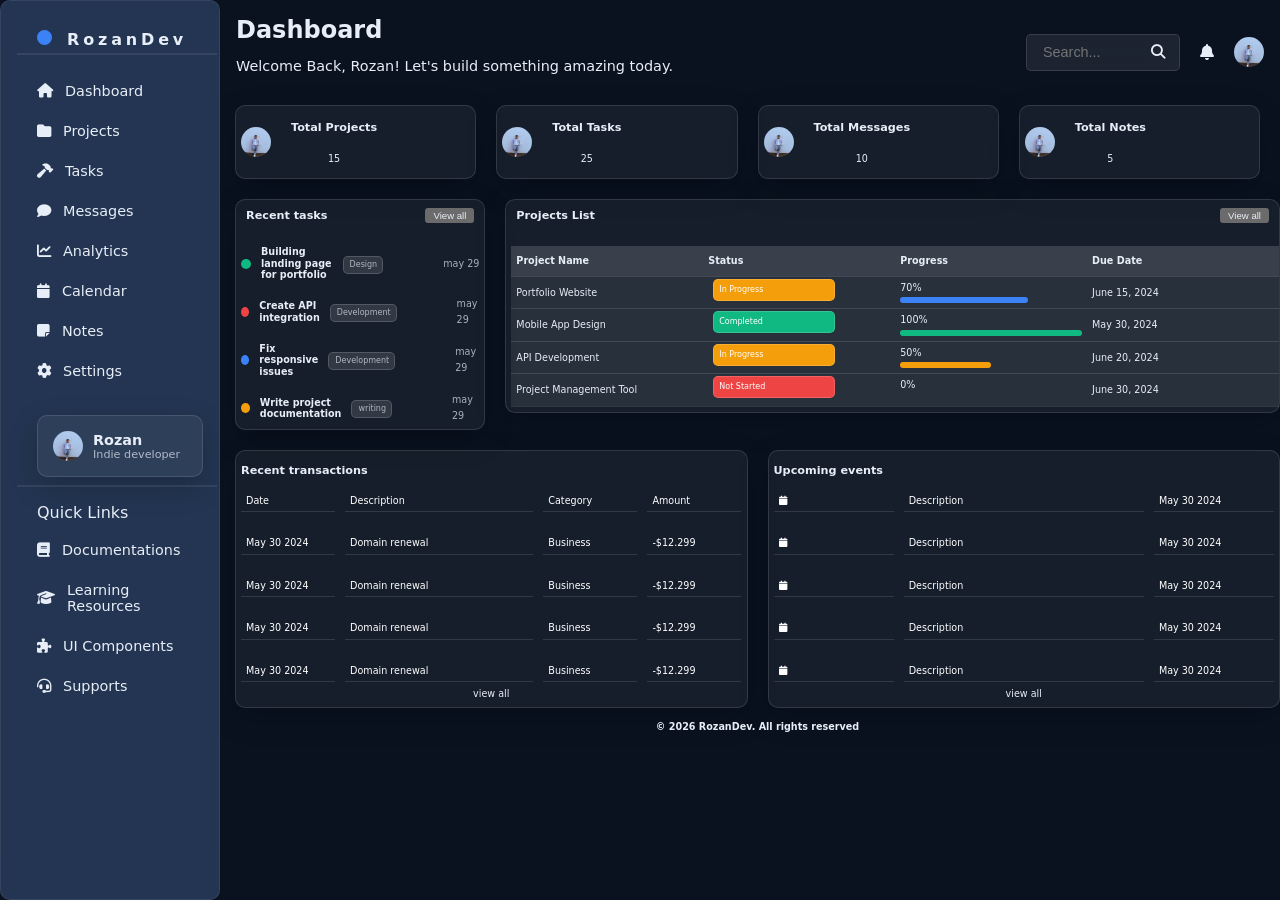
==== Projects /main.html @ 1c57fbb2 "My first project" ====
<!doctype html>
<html lang="en">
  <head>
    <meta charset="UTF-8" />
    <meta name="viewport" content="width=device-width, initial-scale=1.0 " />
    <link
      rel="stylesheet"
      href="https://cdnjs.cloudflare.com/ajax/libs/font-awesome/6.5.1/css/all.min.css"
    />
    <title>Main</title>
    <style>
      :root {
        color-scheme: dark;
        --bg: #0a1220;
        --text: #e8eef7;
        --muted: rgba(232, 238, 247, 0.7);
        --accent: #70d4ff;
        --glass: rgba(255, 255, 255, 0.12);
        --glass-strong: rgba(255, 255, 255, 0.18);
        --border: rgba(255, 255, 255, 0.16);
      }
      *,
      *::before,
      *::after {
        box-sizing: border-box;
      }
      html,
      body {
        margin: 0;
        min-height: 100%;
        font-family:
          system-ui,
          -apple-system,
          BlinkMacSystemFont,
          "Segoe UI",
          sans-serif;
        background: var(--bg);
        color: var(--text);
      }
      .top-nav {
        position: fixed;
        top: 0;
        left: 0;
        width: 220px;
        height: 100vh;
        display: flex;
        flex-direction: column;
        border: 1px solid rgba(255, 255, 255, 0.08);
        border-radius: 10px;
        padding: 16px;
        background: rgba(53, 76, 114, 0.62);
        backdrop-filter: blur(22px);
        overflow: auto;
      }
      .top-nav a {
        color: var(--text);
        text-decoration: none;
      }
      .logo {
        width: 15px;
        height: 15px;
        background: #3b82f6;
        border-radius: 50%;
        margin-left: 20px;
      }
      .logo h2 {
        font-size: 1rem;
        letter-spacing: 0.24em;
        text-align: center;
        margin-left: 30px;
        font-weight: 700;
      }

      hr {
        border: 1px solid rgba(255, 255, 255, 0.08);
        width: 200px;
        padding: 0;
        margin-left: 0;
      }

      .menu {
        display: flex;
        flex-direction: column;
        justify-content: flex-start;
        gap: 24px;
        padding: 20px;
        margin-top: 0;
        list-style: none;
      }
      .menu li {
        display: flex;
        align-items: center;
        gap: 12px;
        font-size: 0.9rem;
        color: var(--text);
        cursor: pointer;
      }
      img {
        display: block;
        width: 30px;
        height: 30px;
        border-radius: 50%;
      }
      .profile-info {
        display: flex;
        flex-direction: column;
        padding: 0;
      }
      .profile-info h3 {
        font-size: 0.9rem;
        color: var(--text);
        margin: 0;
      }
      .profile-info p {
        font-size: 0.7rem;
        color: var(--muted);
        margin: 0;
        text-align: center;
      }
      .profile-info span {
        font-size: 0.6rem;
        color: var(--accent);
      }
      .info-nav {
        display: flex;

        margin-left: 20px;
        align-items: center;
        gap: 10px;
        border: 1px solid rgba(255, 255, 255, 0.12);
        border-radius: 10px;
        padding: 15px;
        background: rgba(255, 255, 255, 0.05);
        box-shadow: 0 10px 30px rgba(0, 0, 0, 0.2);
      }

      .horizontal-nav {
        display: flex;
        flex-flow: row-wrap;
        margin-left: 220px;
        margin-right: 0px;
        align-items: center;
        gap: 20px;

        padding: 16px;
        background: transparent;
      }
      .banner-title {
        display: flex;
        width: 100%;
        justify-content: flex-start;
        flex-direction: column;
      }
      .banner {
        display: flex;
        align-items: center;
        gap: 20px;

        margin-right: 0px;
        flex-direction: row;
        background: transparent;
        justify-content: flex-end;
        padding-top: 0px;
      }
      .horizontal-nav h1 {
        display: flex;
        justify-content: flex-start;
        top: 0;
        color: var(--text);
        padding-top: 0px;
        font-size: 1.5rem;
        margin: 0;
      }
      .search-box {
        display: flex;
        align-items: center;
        flex-direction: row;
        gap: 10px;
        padding: 10px 14px;
        border-radius: 5px;
        background: rgba(255, 255, 255, 0.08);
        border: 1px solid rgba(255, 255, 255, 0.12);
        backdrop-filter: blur(16px);

        font-size: 0.9rem;
      }
      .search-box input {
        display: flex;
        align-items: center;

        border: none;
        background: transparent;
        color: var(--text);
        outline: none;

        width: 100px;
        height: 10px;
        font-size: 0.9rem;
        flex-wrap: wrap;
      }

      .horizontal-nav p {
        display: flex;
        justify-content: flex-start;
        font-size: 0.9rem;
        flex-wrap: wrap;
      }

      .datacount {
        align-items: center;
        display: flex;
        margin-left: 235px;
        flex-wrap: wrap;
        flex-direction: row;
      }

      .data {
        display: flex;
        align-items: center;
        flex: 1;
        margin-right: 20px;
        border: 1px solid rgba(255, 255, 255, 0.12);
        border-radius: 10px;
        padding: 5px;
        background: rgba(255, 255, 255, 0.05);
        box-shadow: 0 10px 30px rgba(0, 0, 0, 0.2);
        flex-wrap: wrap;
      }
      .data section {
        display: flex;
        flex-direction: column;
        justify-content: center;
        align-items: center;
        margin-left: 20px;
        line-height: 1;
        font-size: 0.6rem;
      }
      .page-shell {
        display: flex;
        flex-direction: row;
        margin-left: 235px;
        gap: 20px;
        margin-top: 20px;
      }
      .task-card {
        display: flex;
        align-items: center;
        width: 100%;
        flex-wrap: wrap;
        border: 1px solid rgba(255, 255, 255, 0.12);
        border-radius: 10px;
        padding: 5px;
        padding-right: 0px;
        box-shadow: 0 10px 30px rgba(0, 0, 0, 0.2);
        background: rgba(255, 255, 255, 0.05);
        line-height: 0.4;
        font-size: 0.6rem;
      }
      .task-header {
        display: flex;
        align-items: center;
        justify-content: space-between;
        line-height: 0.5;
        font-size: 0.6rem;
        width: 100%;
      }
      .task-header h3 {
        display: flex;
        flex: auto;
        line-height: 1;
        color: var(--text);
        margin: 5px;
      }
      .task-header button {
        display: flex;

        align-items: center;
        justify-content: flex-end;
        height: 15px;
        color: var(--text);
        line-height: 1;
        font-size: 0.6rem;
        margin-right: 10px;

        cursor: pointer;
      }
      .task-list {
        display: flex;
        flex-direction: column;
        gap: 15px;
        margin-top: 20px;

        line-height: 0.5;
        font-size: 0.6rem;
      }
      .task-item {
        display: flex;
        flex-direction: row;

        align-items: center;
        line-height: 1rem;
        font-size: 0.6rem;
      }
      .task-item h4 {
        display: flex;
        flex: 1;
        line-height: 1.2;
        color: var(--text);
        margin: 0;
      }
      .bluedot {
        width: 10px;
        height: 10px;
        background: #3b82f6;
        border-radius: 50%;
        margin-right: 10px;
      }
      .greendot {
        width: 10px;
        height: 10px;
        background: #10b981;
        border-radius: 50%;
        margin-right: 10px;
      }
      .yellowdot {
        width: 10px;
        height: 10px;
        background: #f59e0b;
        border-radius: 50%;
        margin-right: 10px;
      }
      .reddot {
        width: 10px;
        height: 10px;
        background: #ef4444;
        border-radius: 50%;
        margin-right: 10px;
      }
      .tag {
        display: flex;
        justify-content: flex-start;
        background: rgba(255, 255, 255, 0.12);
        border: 1px solid rgba(255, 255, 255, 0.16);
        border-radius: 5px;
        padding: 0px 6px;
        align-items: center;
        font-size: 0.5rem;
        color: var(--muted);
        margin-top: 2px;
        margin-left: 10px;
        margin-right: 60px;
      }

      .task-item span {
        padding-right: 5px;

        color: var(--muted);
      }
      .project-card {
        display: flex;
        align-items: center;
        flex: 1;
        flex-wrap: wrap;
        border: 1px solid rgba(255, 255, 255, 0.12);
        border-radius: 10px;
        padding: 5px;
        padding-right: 0px;
        box-shadow: 0 10px 30px rgba(0, 0, 0, 0.2);
        background: rgba(255, 255, 255, 0.05);
      }
      .project-table {
        display: flex;
        align-items: center;
        margin-top: 20px;
        flex-wrap: wrap;
      }
      .project-table table {
        position: relative;
        width: 100%;
        border-collapse: collapse;
        table-layout: fixed;
        line-height: 1.2;
        font-size: 0.6rem;
      }
      .project-table th,
      .project-table td {
        text-align: left;
        padding: 5px;
        flex: 1;
      }
      .project-table th {
        background: rgba(255, 255, 255, 0.08);
        border-bottom: 1px solid rgba(255, 255, 255, 0.12);
      }
      .project-table tr {
        text-align: left;
        height: 30px;
        background: rgba(255, 255, 255, 0.08);
        border-bottom: 1px solid rgba(255, 255, 255, 0.12);
      }
      .progress-bar {
        height: 6px;
        background: var(--accent);
        border-radius: 3px;
        margin-top: 4px;
      }
      .notice-board {
        display: flex;
        gap: 20px;
        margin-left: 235px;
        margin-top: 20px;
      }
      .recent,
      .upcoming {
        flex: 1;
        border: 1px solid rgba(255, 255, 255, 0.12);
        border-radius: 10px;
        padding: 5px;
        box-shadow: 0 10px 30px rgba(0, 0, 0, 0.2);
        background: rgba(255, 255, 255, 0.05);
        line-height: 0.5;
        font-size: 0.6rem;
      }

      .notice-footer {
        display: flex;
        justify-content: center;
        padding: 5px;
        color: var(--text);
        cursor: pointer;
      }
      .transation-grid {
        display: grid;
        row-gap: 10px;
        grid-template-columns: 1fr 2fr 1fr 1fr;
        gap: 10px;
      }
      .event-grid {
        display: grid;
        row-gap: 10px;
        grid-template-columns: 1fr 2fr 1fr;
        gap: 10px;

        border-radius: 10px;
      }
      .grid-item {
        margin-top: 5px;
        margin-bottom: 5px;
        padding: 5px;
        color: white;
        border-bottom: 1px solid rgba(255, 255, 255, 0.12);
        line-height: 1.2;
      }
      .footer{
        display:flex;
       
        text-align: center;
        margin-left: 235px;
        justify-content: center;
        align-items: center;
        padding: center;
        font-size: 0.6rem;
        text-decoration: none;

      }
      /* @media (max-width: 1024px) {
            .top-nav {
                width: 260px;
            }
            .horizontal-nav {
                left: 280px;
                width: calc(100% - 300px);
            }
            .page-shell,
            .datacount {
                margin-left: 280px;
            }
        }

        @media (max-width: 860px) {
            .top-nav {
                position: relative;
                width: 100%;
                height: auto;
                border-radius: 0;
                padding: 16px 12px;
            }
            .horizontal-nav {
                position: relative;
                left: auto;
                top: auto;
                width: 100%;
                margin-left: 0;
                flex-direction: column;
                align-items: stretch;
                padding: 16px 12px;
            }
            .horizontal-nav > div,
            .banner,
            .search-box,
            .datacount,
            .page-shell,
            .task-card {
                width: 100%;
            }
            .datacount,
            .page-shell {
                margin-left: 0;
                gap: 16px;
                padding: 0 12px 24px;
            }
            .menu {
                padding: 12px 0;
                gap: 16px;
            }
            hr {
                width: 100%;
            }
            .info-nav {
                width: 100%;
                margin-left: 0;
            }
            .task-card {
                padding: 16px;
            }
            .task-item {
                flex-direction: column;
                align-items: stretch;
                gap: 8px;
            }
            .tag {
                margin-right: 0;
                margin-left: auto;
            }
        }

        @media (max-width: 600px) {
            .top-nav {
                padding: 12px;
            }
            .horizontal-nav {
                padding: 12px;
                gap: 10px;
            }
            .search-box {
                width: 100%;
            }
            .task-card {
                width: 100%;
            }
            .data {
                width: 100%;
                margin-right: 0;
            }
        }*/
    </style>
  </head>
  <body>
    <nav class="top-nav">
      <div>
        <div class="logo"><h2>RozanDev</h2></div>

        <hr />
        <ul class="menu">
          <li><i class="fa-solid fa-house"></i> Dashboard</li>
          <li><i class="fa-solid fa-folder"></i>Projects</li>
          <li><i class="fa-solid fa-hammer"></i>Tasks</li>
          <li><i class="fa-solid fa-comment"></i>Messages</li>
          <li><i class="fa-solid fa-chart-line"></i>Analytics</li>
          <li><i class="fa-solid fa-calendar"></i>Calendar</li>
          <li><i class="fa-solid fa-sticky-note"></i>Notes</li>
          <li><i class="fa-solid fa-cog"></i>Settings</li>
        </ul>
      </div>
      <div class="profile">
        <div>
          <nav class="info-nav">
            <img src="images/rozan.jpeg" alt="Profile Picture" />

            <div class="profile-info">
              <h3>Rozan</h3>
              <p>Indie developer</p>
            </div>
          </nav>
        </div>
        <hr />

        <p style="margin-left: 20px; margin-bottom: 0px">Quick Links</p>
        <ul class="menu">
          <li><i class="fa-solid fa-book"></i> Documentations</li>
          <li><i class="fa-solid fa-graduation-cap"></i> Learning Resources</li>
          <li><i class="fa-solid fa-puzzle-piece"></i> UI Components</li>
          <li><i class="fa-solid fa-headset"></i> Supports</li>
        </ul>
      </div>
    </nav>
    <div class="horizontal-nav">
      <div class="banner-title">
        <h1>Dashboard</h1>
        <p>Welcome Back, Rozan! Let's build something amazing today.</p>
      </div>
      <div class="banner">
        <div class="search-box">
          <input type="text" placeholder="Search..." />
          <i class="fa-solid fa-magnifying-glass"></i>
        </div>
        <i class="fa-solid fa-bell"></i>
        <img src="images/rozan.jpeg" alt="Profile Picture" />
      </div>
    </div>

    <div class="datacount">
      <div class="data">
        <img src="images/rozan.jpeg" alt="Project" />
        <section>
          <h3>Total Projects</h3>
          <p>15</p>
        </section>
      </div>
      <div class="data">
        <img src="images/rozan.jpeg" alt="Project" />
        <section>
          <h3>Total Tasks</h3>
          <p>25</p>
        </section>
      </div>
      <div class="data">
        <img src="images/rozan.jpeg" alt="Project" />
        <section>
          <h3>Total Messages</h3>
          <p>10</p>
        </section>
      </div>
      <div class="data">
        <img src="images/rozan.jpeg" alt="Project" />
        <section>
          <h3>Total Notes</h3>
          <p>5</p>
        </section>
      </div>
    </div>
    <div class="page-shell">
      <div class="task-card">
        <nav class="task-header">
          <h3>Recent tasks</h3>
          <button>View all</button>
        </nav>
        <div class="task-list">
          <div class="task-item">
            <span class="greendot"></span>
            <h4>Building landing page for portfolio</h4>
            <span class="tag">Design</span>
            <span>may 29</span>
          </div>
          <div class="task-item">
            <span class="reddot"></span>
            <h4>Create API integration</h4>
            <span class="tag">Development</span>
            <span>may 29</span>
          </div>

          <div class="task-item">
            <span class="bluedot"></span>
            <h4>Fix responsive issues</h4>
            <span class="tag">Development</span>
            <span>may 29</span>
          </div>
          <div class="task-item">
            <span class="yellowdot"></span>
            <h4>Write project documentation</h4>
            <span class="tag">writing</span>
            <span>may 29</span>
          </div>
        </div>
      </div>
      <div>
        <div class="project-card">
          <nav class="task-header">
            <h3>Projects List</h3>
            <button>View all</button>
          </nav>
          <div class="project-table">
            <table>
              <tr>
                <th>Project Name</th>
                <th>Status</th>
                <th>Progress</th>
                <th>Due Date</th>
              </tr>
              <tr>
                <td>Portfolio Website</td>
                <td class="tag" style="background-color: #f59e0b; color: white">
                  In Progress
                </td>
                <td>
                  70%
                  <div
                    class="progress-bar"
                    style="width: 70%; background-color: #3b82f6"
                  ></div>
                </td>
                <td>June 15, 2024</td>
              </tr>
              <tr>
                <td>Mobile App Design</td>
                <td class="tag" style="background-color: #10b981; color: white">
                  Completed
                </td>
                <td>
                  100%
                  <div
                    class="progress-bar"
                    style="width: 100%; background-color: #10b981"
                  ></div>
                </td>
                <td>May 30, 2024</td>
              </tr>
              <tr>
                <td>API Development</td>
                <td class="tag" style="background-color: #f59e0b; color: white">
                  In Progress
                </td>
                <td>
                  50%
                  <div
                    class="progress-bar"
                    style="width: 50%; background-color: #f59e0b"
                  ></div>
                </td>
                <td>June 20, 2024</td>
              </tr>
              <tr>
                <td>Project Management Tool</td>
                <td class="tag" style="background-color: #ef4444; color: white">
                  Not Started
                </td>
                <td>
                  0%
                  <div
                    class="progress-bar"
                    style="width: 0%; background-color: #ef4444"
                  ></div>
                </td>
                <td>June 30, 2024</td>
              </tr>
            </table>
          </div>
        </div>
      </div>
    </div>
    <div class="notice-board">
      <div class="recent">
        <div class="notice-header">
          <h3>Recent transactions</h3>
        </div>
        <div class="transation-grid">
          <div class="grid-item">Date</div>
          <div class="grid-item">Description</div>
          <div class="grid-item">Category</div>
          <div class="grid-item">Amount</div>
          <div class="grid-item">May 30 2024</div>
          <div class="grid-item">Domain renewal</div>
          <div class="grid-item">Business</div>
          <div class="grid-item">-$12.299</div>
          <div class="grid-item">May 30 2024</div>
          <div class="grid-item">Domain renewal</div>
          <div class="grid-item">Business</div>
          <div class="grid-item">-$12.299</div>
          <div class="grid-item">May 30 2024</div>
          <div class="grid-item">Domain renewal</div>
          <div class="grid-item">Business</div>
          <div class="grid-item">-$12.299</div>
          <div class="grid-item">May 30 2024</div>
          <div class="grid-item">Domain renewal</div>
          <div class="grid-item">Business</div>
          <div class="grid-item">-$12.299</div>
        </div>
        <div class="notice-footer">view all</div>
      </div>
      <div class="upcoming">
        <div class="notice-header">
          <h3>Upcoming events</h3>
        </div>
        <div class="event-grid">
          <div class="grid-item"><i class="fa-solid fa-calendar"></i></div>
          <div class="grid-item">Description</div>
          <div class="grid-item">May 30 2024</div>

          <div class="grid-item"><i class="fa-solid fa-calendar"></i></div>
          <div class="grid-item">Description</div>
          <div class="grid-item">May 30 2024</div>

          <div class="grid-item"><i class="fa-solid fa-calendar"></i></div>
          <div class="grid-item">Description</div>
          <div class="grid-item">May 30 2024</div>

          <div class="grid-item"><i class="fa-solid fa-calendar"></i></div>
          <div class="grid-item">Description</div>
          <div class="grid-item">May 30 2024</div>

          <div class="grid-item"><i class="fa-solid fa-calendar"></i></div>
          <div class="grid-item">Description</div>
          <div class="grid-item">May 30 2024</div>
        </div>
        <div class="notice-footer">view all</div>
      </div>
    </div>
    <footer>
      <div class="footer">
         <h4> &copy; 2026 RozanDev. All rights reserved<h4></h4>
      </div>
       
    </footer>
  </body>
</html>
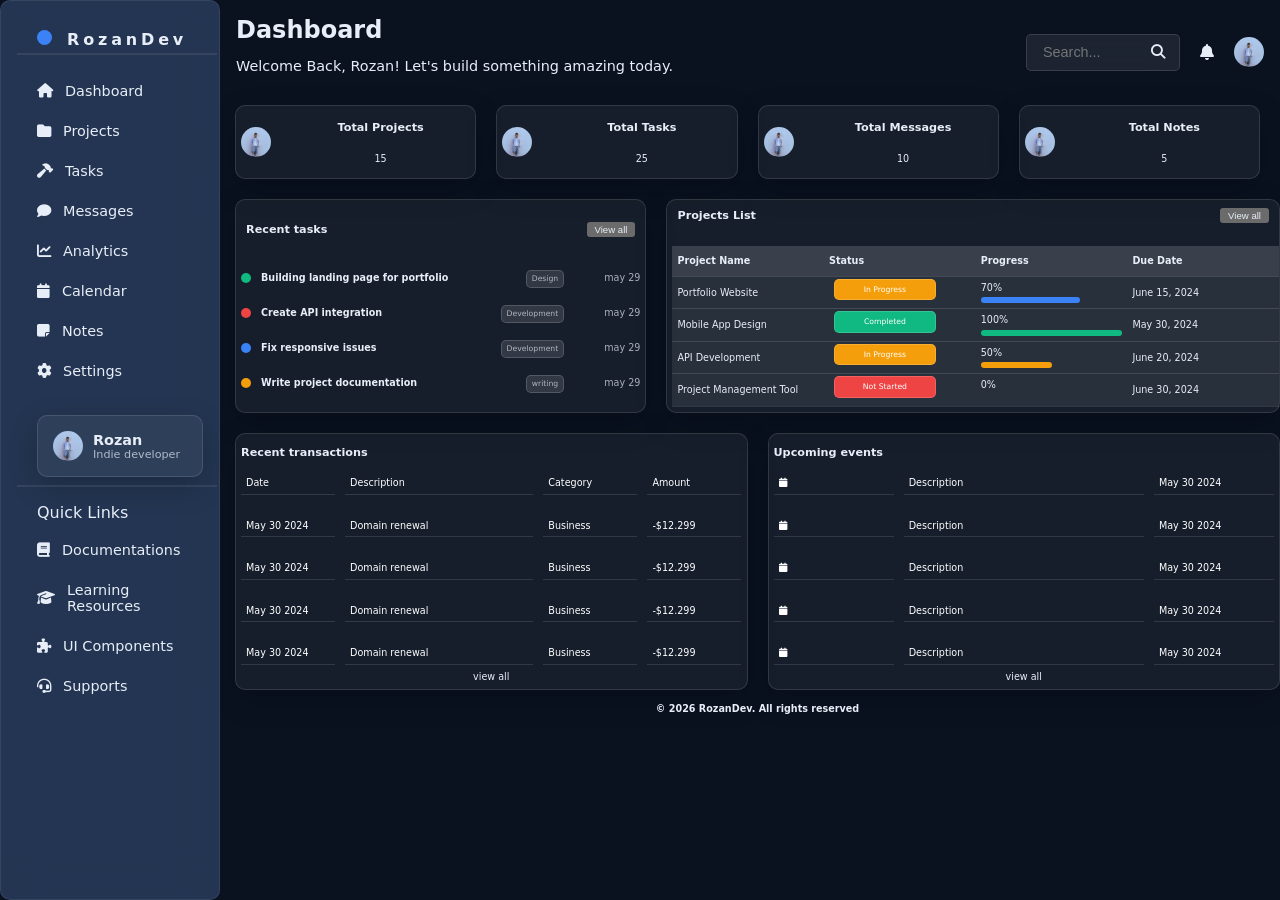
==== commit 8b14fe05: "css separate" ====
--- a/Projects /main.html
+++ b/Projects /main.html
@@ -7,553 +7,8 @@
       rel="stylesheet"
       href="https://cdnjs.cloudflare.com/ajax/libs/font-awesome/6.5.1/css/all.min.css"
     />
+    <link rel="stylesheet" href="style.css" />
     <title>Main</title>
-    <style>
-      :root {
-        color-scheme: dark;
-        --bg: #0a1220;
-        --text: #e8eef7;
-        --muted: rgba(232, 238, 247, 0.7);
-        --accent: #70d4ff;
-        --glass: rgba(255, 255, 255, 0.12);
-        --glass-strong: rgba(255, 255, 255, 0.18);
-        --border: rgba(255, 255, 255, 0.16);
-      }
-      *,
-      *::before,
-      *::after {
-        box-sizing: border-box;
-      }
-      html,
-      body {
-        margin: 0;
-        min-height: 100%;
-        font-family:
-          system-ui,
-          -apple-system,
-          BlinkMacSystemFont,
-          "Segoe UI",
-          sans-serif;
-        background: var(--bg);
-        color: var(--text);
-      }
-      .top-nav {
-        position: fixed;
-        top: 0;
-        left: 0;
-        width: 220px;
-        height: 100vh;
-        display: flex;
-        flex-direction: column;
-        border: 1px solid rgba(255, 255, 255, 0.08);
-        border-radius: 10px;
-        padding: 16px;
-        background: rgba(53, 76, 114, 0.62);
-        backdrop-filter: blur(22px);
-        overflow: auto;
-      }
-      .top-nav a {
-        color: var(--text);
-        text-decoration: none;
-      }
-      .logo {
-        width: 15px;
-        height: 15px;
-        background: #3b82f6;
-        border-radius: 50%;
-        margin-left: 20px;
-      }
-      .logo h2 {
-        font-size: 1rem;
-        letter-spacing: 0.24em;
-        text-align: center;
-        margin-left: 30px;
-        font-weight: 700;
-      }
-
-      hr {
-        border: 1px solid rgba(255, 255, 255, 0.08);
-        width: 200px;
-        padding: 0;
-        margin-left: 0;
-      }
-
-      .menu {
-        display: flex;
-        flex-direction: column;
-        justify-content: flex-start;
-        gap: 24px;
-        padding: 20px;
-        margin-top: 0;
-        list-style: none;
-      }
-      .menu li {
-        display: flex;
-        align-items: center;
-        gap: 12px;
-        font-size: 0.9rem;
-        color: var(--text);
-        cursor: pointer;
-      }
-      img {
-        display: block;
-        width: 30px;
-        height: 30px;
-        border-radius: 50%;
-      }
-      .profile-info {
-        display: flex;
-        flex-direction: column;
-        padding: 0;
-      }
-      .profile-info h3 {
-        font-size: 0.9rem;
-        color: var(--text);
-        margin: 0;
-      }
-      .profile-info p {
-        font-size: 0.7rem;
-        color: var(--muted);
-        margin: 0;
-        text-align: center;
-      }
-      .profile-info span {
-        font-size: 0.6rem;
-        color: var(--accent);
-      }
-      .info-nav {
-        display: flex;
-
-        margin-left: 20px;
-        align-items: center;
-        gap: 10px;
-        border: 1px solid rgba(255, 255, 255, 0.12);
-        border-radius: 10px;
-        padding: 15px;
-        background: rgba(255, 255, 255, 0.05);
-        box-shadow: 0 10px 30px rgba(0, 0, 0, 0.2);
-      }
-
-      .horizontal-nav {
-        display: flex;
-        flex-flow: row-wrap;
-        margin-left: 220px;
-        margin-right: 0px;
-        align-items: center;
-        gap: 20px;
-
-        padding: 16px;
-        background: transparent;
-      }
-      .banner-title {
-        display: flex;
-        width: 100%;
-        justify-content: flex-start;
-        flex-direction: column;
-      }
-      .banner {
-        display: flex;
-        align-items: center;
-        gap: 20px;
-
-        margin-right: 0px;
-        flex-direction: row;
-        background: transparent;
-        justify-content: flex-end;
-        padding-top: 0px;
-      }
-      .horizontal-nav h1 {
-        display: flex;
-        justify-content: flex-start;
-        top: 0;
-        color: var(--text);
-        padding-top: 0px;
-        font-size: 1.5rem;
-        margin: 0;
-      }
-      .search-box {
-        display: flex;
-        align-items: center;
-        flex-direction: row;
-        gap: 10px;
-        padding: 10px 14px;
-        border-radius: 5px;
-        background: rgba(255, 255, 255, 0.08);
-        border: 1px solid rgba(255, 255, 255, 0.12);
-        backdrop-filter: blur(16px);
-
-        font-size: 0.9rem;
-      }
-      .search-box input {
-        display: flex;
-        align-items: center;
-
-        border: none;
-        background: transparent;
-        color: var(--text);
-        outline: none;
-
-        width: 100px;
-        height: 10px;
-        font-size: 0.9rem;
-        flex-wrap: wrap;
-      }
-
-      .horizontal-nav p {
-        display: flex;
-        justify-content: flex-start;
-        font-size: 0.9rem;
-        flex-wrap: wrap;
-      }
-
-      .datacount {
-        align-items: center;
-        display: flex;
-        margin-left: 235px;
-        flex-wrap: wrap;
-        flex-direction: row;
-      }
-
-      .data {
-        display: flex;
-        align-items: center;
-        flex: 1;
-        margin-right: 20px;
-        border: 1px solid rgba(255, 255, 255, 0.12);
-        border-radius: 10px;
-        padding: 5px;
-        background: rgba(255, 255, 255, 0.05);
-        box-shadow: 0 10px 30px rgba(0, 0, 0, 0.2);
-        flex-wrap: wrap;
-      }
-      .data section {
-        display: flex;
-        flex-direction: column;
-        justify-content: center;
-        align-items: center;
-        margin-left: 20px;
-        line-height: 1;
-        font-size: 0.6rem;
-      }
-      .page-shell {
-        display: flex;
-        flex-direction: row;
-        margin-left: 235px;
-        gap: 20px;
-        margin-top: 20px;
-      }
-      .task-card {
-        display: flex;
-        align-items: center;
-        width: 100%;
-        flex-wrap: wrap;
-        border: 1px solid rgba(255, 255, 255, 0.12);
-        border-radius: 10px;
-        padding: 5px;
-        padding-right: 0px;
-        box-shadow: 0 10px 30px rgba(0, 0, 0, 0.2);
-        background: rgba(255, 255, 255, 0.05);
-        line-height: 0.4;
-        font-size: 0.6rem;
-      }
-      .task-header {
-        display: flex;
-        align-items: center;
-        justify-content: space-between;
-        line-height: 0.5;
-        font-size: 0.6rem;
-        width: 100%;
-      }
-      .task-header h3 {
-        display: flex;
-        flex: auto;
-        line-height: 1;
-        color: var(--text);
-        margin: 5px;
-      }
-      .task-header button {
-        display: flex;
-
-        align-items: center;
-        justify-content: flex-end;
-        height: 15px;
-        color: var(--text);
-        line-height: 1;
-        font-size: 0.6rem;
-        margin-right: 10px;
-
-        cursor: pointer;
-      }
-      .task-list {
-        display: flex;
-        flex-direction: column;
-        gap: 15px;
-        margin-top: 20px;
-
-        line-height: 0.5;
-        font-size: 0.6rem;
-      }
-      .task-item {
-        display: flex;
-        flex-direction: row;
-
-        align-items: center;
-        line-height: 1rem;
-        font-size: 0.6rem;
-      }
-      .task-item h4 {
-        display: flex;
-        flex: 1;
-        line-height: 1.2;
-        color: var(--text);
-        margin: 0;
-      }
-      .bluedot {
-        width: 10px;
-        height: 10px;
-        background: #3b82f6;
-        border-radius: 50%;
-        margin-right: 10px;
-      }
-      .greendot {
-        width: 10px;
-        height: 10px;
-        background: #10b981;
-        border-radius: 50%;
-        margin-right: 10px;
-      }
-      .yellowdot {
-        width: 10px;
-        height: 10px;
-        background: #f59e0b;
-        border-radius: 50%;
-        margin-right: 10px;
-      }
-      .reddot {
-        width: 10px;
-        height: 10px;
-        background: #ef4444;
-        border-radius: 50%;
-        margin-right: 10px;
-      }
-      .tag {
-        display: flex;
-        justify-content: flex-start;
-        background: rgba(255, 255, 255, 0.12);
-        border: 1px solid rgba(255, 255, 255, 0.16);
-        border-radius: 5px;
-        padding: 0px 6px;
-        align-items: center;
-        font-size: 0.5rem;
-        color: var(--muted);
-        margin-top: 2px;
-        margin-left: 10px;
-        margin-right: 60px;
-      }
-
-      .task-item span {
-        padding-right: 5px;
-
-        color: var(--muted);
-      }
-      .project-card {
-        display: flex;
-        align-items: center;
-        flex: 1;
-        flex-wrap: wrap;
-        border: 1px solid rgba(255, 255, 255, 0.12);
-        border-radius: 10px;
-        padding: 5px;
-        padding-right: 0px;
-        box-shadow: 0 10px 30px rgba(0, 0, 0, 0.2);
-        background: rgba(255, 255, 255, 0.05);
-      }
-      .project-table {
-        display: flex;
-        align-items: center;
-        margin-top: 20px;
-        flex-wrap: wrap;
-      }
-      .project-table table {
-        position: relative;
-        width: 100%;
-        border-collapse: collapse;
-        table-layout: fixed;
-        line-height: 1.2;
-        font-size: 0.6rem;
-      }
-      .project-table th,
-      .project-table td {
-        text-align: left;
-        padding: 5px;
-        flex: 1;
-      }
-      .project-table th {
-        background: rgba(255, 255, 255, 0.08);
-        border-bottom: 1px solid rgba(255, 255, 255, 0.12);
-      }
-      .project-table tr {
-        text-align: left;
-        height: 30px;
-        background: rgba(255, 255, 255, 0.08);
-        border-bottom: 1px solid rgba(255, 255, 255, 0.12);
-      }
-      .progress-bar {
-        height: 6px;
-        background: var(--accent);
-        border-radius: 3px;
-        margin-top: 4px;
-      }
-      .notice-board {
-        display: flex;
-        gap: 20px;
-        margin-left: 235px;
-        margin-top: 20px;
-      }
-      .recent,
-      .upcoming {
-        flex: 1;
-        border: 1px solid rgba(255, 255, 255, 0.12);
-        border-radius: 10px;
-        padding: 5px;
-        box-shadow: 0 10px 30px rgba(0, 0, 0, 0.2);
-        background: rgba(255, 255, 255, 0.05);
-        line-height: 0.5;
-        font-size: 0.6rem;
-      }
-
-      .notice-footer {
-        display: flex;
-        justify-content: center;
-        padding: 5px;
-        color: var(--text);
-        cursor: pointer;
-      }
-      .transation-grid {
-        display: grid;
-        row-gap: 10px;
-        grid-template-columns: 1fr 2fr 1fr 1fr;
-        gap: 10px;
-      }
-      .event-grid {
-        display: grid;
-        row-gap: 10px;
-        grid-template-columns: 1fr 2fr 1fr;
-        gap: 10px;
-
-        border-radius: 10px;
-      }
-      .grid-item {
-        margin-top: 5px;
-        margin-bottom: 5px;
-        padding: 5px;
-        color: white;
-        border-bottom: 1px solid rgba(255, 255, 255, 0.12);
-        line-height: 1.2;
-      }
-      .footer{
-        display:flex;
-       
-        text-align: center;
-        margin-left: 235px;
-        justify-content: center;
-        align-items: center;
-        padding: center;
-        font-size: 0.6rem;
-        text-decoration: none;
-
-      }
-      /* @media (max-width: 1024px) {
-            .top-nav {
-                width: 260px;
-            }
-            .horizontal-nav {
-                left: 280px;
-                width: calc(100% - 300px);
-            }
-            .page-shell,
-            .datacount {
-                margin-left: 280px;
-            }
-        }
-
-        @media (max-width: 860px) {
-            .top-nav {
-                position: relative;
-                width: 100%;
-                height: auto;
-                border-radius: 0;
-                padding: 16px 12px;
-            }
-            .horizontal-nav {
-                position: relative;
-                left: auto;
-                top: auto;
-                width: 100%;
-                margin-left: 0;
-                flex-direction: column;
-                align-items: stretch;
-                padding: 16px 12px;
-            }
-            .horizontal-nav > div,
-            .banner,
-            .search-box,
-            .datacount,
-            .page-shell,
-            .task-card {
-                width: 100%;
-            }
-            .datacount,
-            .page-shell {
-                margin-left: 0;
-                gap: 16px;
-                padding: 0 12px 24px;
-            }
-            .menu {
-                padding: 12px 0;
-                gap: 16px;
-            }
-            hr {
-                width: 100%;
-            }
-            .info-nav {
-                width: 100%;
-                margin-left: 0;
-            }
-            .task-card {
-                padding: 16px;
-            }
-            .task-item {
-                flex-direction: column;
-                align-items: stretch;
-                gap: 8px;
-            }
-            .tag {
-                margin-right: 0;
-                margin-left: auto;
-            }
-        }
-
-        @media (max-width: 600px) {
-            .top-nav {
-                padding: 12px;
-            }
-            .horizontal-nav {
-                padding: 12px;
-                gap: 10px;
-            }
-            .search-box {
-                width: 100%;
-            }
-            .task-card {
-                width: 100%;
-            }
-            .data {
-                width: 100%;
-                margin-right: 0;
-            }
-        }*/
-    </style>
   </head>
   <body>
     <nav class="top-nav">
@@ -573,15 +28,13 @@
         </ul>
       </div>
       <div class="profile">
-        <div>
-          <nav class="info-nav">
-            <img src="images/rozan.jpeg" alt="Profile Picture" />
-
-            <div class="profile-info">
-              <h3>Rozan</h3>
-              <p>Indie developer</p>
-            </div>
-          </nav>
+        <div class="profile-card">
+          <img src="images/rozan.jpeg" alt="Profile Picture" />
+
+          <div class="profile-info">
+            <h3>Rozan</h3>
+            <p>Indie developer</p>
+          </div>
         </div>
         <hr />
 
@@ -673,78 +126,77 @@
           </div>
         </div>
       </div>
-      <div>
-        <div class="project-card">
-          <nav class="task-header">
-            <h3>Projects List</h3>
-            <button>View all</button>
-          </nav>
-          <div class="project-table">
-            <table>
-              <tr>
-                <th>Project Name</th>
-                <th>Status</th>
-                <th>Progress</th>
-                <th>Due Date</th>
-              </tr>
-              <tr>
-                <td>Portfolio Website</td>
-                <td class="tag" style="background-color: #f59e0b; color: white">
-                  In Progress
-                </td>
-                <td>
-                  70%
-                  <div
-                    class="progress-bar"
-                    style="width: 70%; background-color: #3b82f6"
-                  ></div>
-                </td>
-                <td>June 15, 2024</td>
-              </tr>
-              <tr>
-                <td>Mobile App Design</td>
-                <td class="tag" style="background-color: #10b981; color: white">
-                  Completed
-                </td>
-                <td>
-                  100%
-                  <div
-                    class="progress-bar"
-                    style="width: 100%; background-color: #10b981"
-                  ></div>
-                </td>
-                <td>May 30, 2024</td>
-              </tr>
-              <tr>
-                <td>API Development</td>
-                <td class="tag" style="background-color: #f59e0b; color: white">
-                  In Progress
-                </td>
-                <td>
-                  50%
-                  <div
-                    class="progress-bar"
-                    style="width: 50%; background-color: #f59e0b"
-                  ></div>
-                </td>
-                <td>June 20, 2024</td>
-              </tr>
-              <tr>
-                <td>Project Management Tool</td>
-                <td class="tag" style="background-color: #ef4444; color: white">
-                  Not Started
-                </td>
-                <td>
-                  0%
-                  <div
-                    class="progress-bar"
-                    style="width: 0%; background-color: #ef4444"
-                  ></div>
-                </td>
-                <td>June 30, 2024</td>
-              </tr>
-            </table>
-          </div>
+
+      <div class="project-card">
+        <nav class="task-header">
+          <h3>Projects List</h3>
+          <button>View all</button>
+        </nav>
+        <div class="project-table">
+          <table>
+            <tr>
+              <th>Project Name</th>
+              <th>Status</th>
+              <th>Progress</th>
+              <th>Due Date</th>
+            </tr>
+            <tr>
+              <td>Portfolio Website</td>
+              <td class="tag" style="background-color: #f59e0b; color: white">
+                In Progress
+              </td>
+              <td>
+                70%
+                <div
+                  class="progress-bar"
+                  style="width: 70%; background-color: #3b82f6"
+                ></div>
+              </td>
+              <td>June 15, 2024</td>
+            </tr>
+            <tr>
+              <td>Mobile App Design</td>
+              <td class="tag" style="background-color: #10b981; color: white">
+                Completed
+              </td>
+              <td>
+                100%
+                <div
+                  class="progress-bar"
+                  style="width: 100%; background-color: #10b981"
+                ></div>
+              </td>
+              <td>May 30, 2024</td>
+            </tr>
+            <tr>
+              <td>API Development</td>
+              <td class="tag" style="background-color: #f59e0b; color: white">
+                In Progress
+              </td>
+              <td>
+                50%
+                <div
+                  class="progress-bar"
+                  style="width: 50%; background-color: #f59e0b"
+                ></div>
+              </td>
+              <td>June 20, 2024</td>
+            </tr>
+            <tr>
+              <td>Project Management Tool</td>
+              <td class="tag" style="background-color: #ef4444; color: white">
+                Not Started
+              </td>
+              <td>
+                0%
+                <div
+                  class="progress-bar"
+                  style="width: 0%; background-color: #ef4444"
+                ></div>
+              </td>
+              <td>June 30, 2024</td>
+            </tr>
+          </table>
         </div>
       </div>
     </div>
@@ -807,9 +259,8 @@
     </div>
     <footer>
       <div class="footer">
-         <h4> &copy; 2026 RozanDev. All rights reserved<h4></h4>
-      </div>
-       
+        <h4>&copy; 2026 RozanDev. All rights reserved</h4>
+      </div>
     </footer>
   </body>
 </html>
--- a/Projects /style.css
+++ b/Projects /style.css
@@ -0,0 +1,609 @@
+      :root {
+        color-scheme: dark;
+        --bg: #0a1220;
+        --text: #e8eef7;
+        --muted: rgba(232, 238, 247, 0.7);
+        --accent: #70d4ff;
+        --glass: rgba(255, 255, 255, 0.12);
+        --glass-strong: rgba(255, 255, 255, 0.18);
+        --border: rgba(255, 255, 255, 0.16);
+      }
+      *,
+      *::before,
+      *::after {
+        box-sizing: border-box;
+      }
+      html,
+      body {
+        margin: 0;
+        min-height: 100%;
+        font-family:
+          system-ui,
+          -apple-system,
+          BlinkMacSystemFont,
+          "Segoe UI",
+          sans-serif;
+        background: var(--bg);
+        color: var(--text);
+      }
+      .top-nav {
+        position: fixed;
+        top: 0;
+        left: 0;
+        width: 220px;
+        height: 100vh;
+        display: flex;
+        flex-direction: column;
+        border: 1px solid rgba(255, 255, 255, 0.08);
+        border-radius: 10px;
+        padding: 16px;
+        background: rgba(53, 76, 114, 0.62);
+        backdrop-filter: blur(22px);
+        overflow: auto;
+      }
+      .top-nav a {
+        color: var(--text);
+        text-decoration: none;
+      }
+      .logo {
+        width: 15px;
+        height: 15px;
+        background: #3b82f6;
+        border-radius: 50%;
+        margin-left: 20px;
+      }
+      .logo h2 {
+        font-size: 1rem;
+        letter-spacing: 0.24em;
+        text-align: center;
+        margin-left: 30px;
+        font-weight: 700;
+      }
+
+      hr {
+        border: 1px solid rgba(255, 255, 255, 0.08);
+        width: 200px;
+        padding: 0;
+        margin-left: 0;
+      }
+
+      .menu {
+        display: flex;
+        flex-direction: column;
+        justify-content: flex-start;
+        gap: 24px;
+        padding: 20px;
+        margin-top: 0;
+        list-style: none;
+      }
+      .menu li {
+        display: flex;
+        align-items: center;
+        gap: 12px;
+        font-size: 0.9rem;
+        color: var(--text);
+        cursor: pointer;
+      }
+      .menu li:hover {
+        background: rgba(8, 8, 8, 0.24);
+        transform: translateY(-1px);
+        cursor: pointer;
+        transition: 0.3s;
+        width: 100%;
+      }
+      img {
+        display: block;
+        width: 30px;
+        height: 30px;
+        border-radius: 50%;
+        object-fit: cover;
+      }
+      .profile-info {
+        display: flex;
+        flex-direction: column;
+        padding: 0;
+      }
+      .profile-info h3 {
+        font-size: 0.9rem;
+        color: var(--text);
+        margin: 0;
+      }
+      .profile-info p {
+        font-size: 0.7rem;
+        color: var(--muted);
+        margin: 0;
+        text-align: center;
+      }
+      .profile-info span {
+        font-size: 0.6rem;
+        color: var(--accent);
+      }
+      .profile-card {
+        display: flex;
+
+        margin-left: 20px;
+        align-items: center;
+        gap: 10px;
+        border: 1px solid rgba(255, 255, 255, 0.12);
+        border-radius: 10px;
+        padding: 15px;
+        background: rgba(255, 255, 255, 0.05);
+        box-shadow: 0 10px 30px rgba(0, 0, 0, 0.2);
+      }
+      .profile-card :hover {
+        background: rgba(8, 8, 8, 0.24);
+        transform: translateY(-1px);
+        cursor: pointer;
+        transition: 0.3s;
+        width: 100%;
+      }
+      .horizontal-nav {
+        display: flex;
+        flex-flow: row-wrap;
+        margin-left: 220px;
+        margin-right: 0px;
+        align-items: center;
+        gap: 20px;
+
+        padding: 16px;
+        background: transparent;
+      }
+      .banner-title {
+        display: flex;
+        width: 100%;
+        justify-content: flex-start;
+        flex-direction: column;
+      }
+      .banner {
+        display: flex;
+        align-items: center;
+        gap: 20px;
+
+        margin-right: 0px;
+        flex-direction: row;
+        background: transparent;
+        justify-content: flex-end;
+        padding-top: 0px;
+      }
+      .horizontal-nav h1 {
+        display: flex;
+        justify-content: flex-start;
+        top: 0;
+        color: var(--text);
+        padding-top: 0px;
+        font-size: 1.5rem;
+        margin: 0;
+      }
+      .search-box {
+        display: flex;
+        align-items: center;
+        flex-direction: row;
+        gap: 10px;
+        padding: 10px 14px;
+        border-radius: 5px;
+        background: rgba(255, 255, 255, 0.08);
+        border: 1px solid rgba(255, 255, 255, 0.12);
+        backdrop-filter: blur(16px);
+
+        font-size: 0.9rem;
+      }
+      .search-box input {
+        display: flex;
+        align-items: center;
+
+        border: none;
+        background: transparent;
+        color: var(--text);
+        outline: none;
+
+        width: 100px;
+        height: 10px;
+        font-size: 0.9rem;
+        flex-wrap: wrap;
+      }
+
+      .horizontal-nav p {
+        display: flex;
+        justify-content: flex-start;
+        font-size: 0.9rem;
+        flex-wrap: wrap;
+      }
+
+      .datacount {
+        align-items: center;
+        display: flex;
+        margin-left: 235px;
+        flex-wrap: wrap;
+        flex-direction: row;
+      }
+
+      .data {
+        display: flex;
+        align-items: center;
+        flex: 1;
+        margin-right: 20px;
+        border: 1px solid rgba(255, 255, 255, 0.12);
+        border-radius: 10px;
+        padding: 5px;
+        background: rgba(255, 255, 255, 0.05);
+        box-shadow: 0 10px 30px rgba(0, 0, 0, 0.2);
+        flex-wrap: wrap;
+      }
+      .data section {
+        display: flex;
+        flex-direction: column;
+        margin-left: auto;
+        text-align: center;
+        align-items: center;
+        margin-left: 20px;
+        line-height: 1;
+        font-size: 0.6rem;
+        flex: 1;
+      }
+      .page-shell {
+        display: flex;
+        flex-direction: row;
+        margin-left: 235px;
+        gap: 20px;
+        margin-top: 20px;
+
+        justify-content: center;
+      }
+      .task-card {
+        display: flex;
+        align-items: center;
+        flex: 4;
+        flex-wrap: wrap;
+        border: 1px solid rgba(255, 255, 255, 0.12);
+        border-radius: 10px;
+        padding: 5px;
+        padding-right: 0px;
+        box-shadow: 0 10px 30px rgba(0, 0, 0, 0.2);
+        background: rgba(255, 255, 255, 0.05);
+        line-height: 0.4;
+        font-size: 0.6rem;
+      }
+      .task-header {
+        display: flex;
+        align-items: center;
+        justify-content: space-between;
+        line-height: 0.5;
+        font-size: 0.6rem;
+        width: 100%;
+      }
+      .task-header h3 {
+        display: flex;
+        flex: auto;
+        line-height: 1;
+        color: var(--text);
+        margin: 5px;
+      }
+      .task-header button {
+        display: flex;
+
+        align-items: center;
+        justify-content: flex-end;
+        height: 15px;
+        color: var(--text);
+        line-height: 1;
+        font-size: 0.6rem;
+        margin-right: 10px;
+
+        cursor: pointer;
+      }
+      .task-list {
+        display: flex;
+        flex: 1;
+        flex-direction: column;
+        gap: 15px;
+        line-height: 0.5;
+        font-size: 0.6rem;
+      }
+      .task-item {
+        display: flex;
+        flex-direction: row;
+
+        align-items: center;
+        line-height: 1rem;
+        font-size: 0.6rem;
+      }
+      .task-item h4 {
+        display: flex;
+        flex: 1;
+        line-height: 1.2;
+        color: var(--text);
+        margin: 0;
+      }
+      .bluedot {
+        width: 10px;
+        height: 10px;
+        background: #3b82f6;
+        border-radius: 50%;
+        margin-right: 10px;
+      }
+      .greendot {
+        width: 10px;
+        height: 10px;
+        background: #10b981;
+        border-radius: 50%;
+        margin-right: 10px;
+      }
+      .yellowdot {
+        width: 10px;
+        height: 10px;
+        background: #f59e0b;
+        border-radius: 50%;
+        margin-right: 10px;
+      }
+      .reddot {
+        width: 10px;
+        height: 10px;
+        background: #ef4444;
+        border-radius: 50%;
+        margin-right: 10px;
+      }
+      .tag {
+        display: flex;
+        justify-content: center;
+        background: rgba(255, 255, 255, 0.12);
+        border: 1px solid rgba(255, 255, 255, 0.16);
+        border-radius: 5px;
+        padding: 0px 6px;
+        align-items: center;
+        font-size: 0.5rem;
+        color: var(--muted);
+        margin-top: 2px;
+        margin-left: 10px;
+        margin-right: 60px;
+        flex-wrap: wrap;
+        transition: background 0.3s, transform 0.3s;
+      }
+      .tag:hover {
+        background: rgb(210, 133, 133);
+        transform: translateY(-1px);
+        cursor: pointer;
+      }
+
+      .task-item span {
+        display: flex;
+        justify-content: flex-end;
+        padding-right: 5px;
+        text-align: right;
+        color: var(--muted);
+      }
+
+      /* Responsive design for .tag */
+      @media (max-width: 1440px) {
+        .tag {
+          margin-right: 40px;
+          font-size: 0.48rem;
+          padding: 0px 5px;
+        }
+      }
+
+      @media (max-width: 1024px) {
+        .tag {
+          margin-right: 20px;
+          font-size: 0.46rem;
+          padding: 0px 4px;
+        }
+      }
+
+      @media (max-width: 768px) {
+        .tag {
+          margin-right: 10px;
+          margin-left: 5px;
+          font-size: 0.45rem;
+          padding: 0px 4px;
+          flex: 1;
+          min-width: fit-content;
+        }
+      }
+
+      @media (max-width: 480px) {
+        .tag {
+          margin-right: auto;
+          margin-left: 0;
+          font-size: 0.4rem;
+          padding: 2px 4px;
+          flex: 0 1 auto;
+          width: auto;
+        }
+      }
+      .project-card {
+        display: flex;
+        align-items: center;
+        flex: 6;
+        flex-wrap: wrap;
+        border: 1px solid rgba(255, 255, 255, 0.12);
+        border-radius: 10px;
+        padding: 5px;
+        padding-right: 0px;
+        box-shadow: 0 10px 30px rgba(0, 0, 0, 0.2);
+        background: rgba(255, 255, 255, 0.05);
+      }
+      .project-table {
+        display: flex;
+        align-items: center;
+        margin-top: 20px;
+        flex-wrap: wrap;
+      }
+      .project-table table {
+        position: relative;
+        width: 100%;
+        border-collapse: collapse;
+        table-layout: fixed;
+        line-height: 1.2;
+        font-size: 0.6rem;
+      }
+      .project-table th,
+      .project-table td {
+        text-align: left;
+        padding: 5px;
+        flex: 1;
+      }
+      .project-table th {
+        background: rgba(255, 255, 255, 0.08);
+        border-bottom: 1px solid rgba(255, 255, 255, 0.12);
+      }
+      .project-table tr {
+        text-align: left;
+        height: 30px;
+        background: rgba(255, 255, 255, 0.08);
+        border-bottom: 1px solid rgba(255, 255, 255, 0.12);
+      }
+      .progress-bar {
+        height: 6px;
+        background: var(--accent);
+        border-radius: 3px;
+        margin-top: 4px;
+      }
+      .notice-board {
+        display: flex;
+        gap: 20px;
+        margin-left: 235px;
+        margin-top: 20px;
+      }
+      .recent,
+      .upcoming {
+        flex: 1;
+        border: 1px solid rgba(255, 255, 255, 0.12);
+        border-radius: 10px;
+        padding: 5px;
+        box-shadow: 0 10px 30px rgba(0, 0, 0, 0.2);
+        background: rgba(255, 255, 255, 0.05);
+        line-height: 0.5;
+        font-size: 0.6rem;
+      }
+
+      .notice-footer {
+        display: flex;
+        justify-content: center;
+        padding: 5px;
+        color: var(--text);
+        cursor: pointer;
+      }
+      .transation-grid {
+        display: grid;
+        row-gap: 10px;
+        grid-template-columns: 1fr 2fr 1fr 1fr;
+        gap: 10px;
+      }
+      .event-grid {
+        display: grid;
+        row-gap: 10px;
+        grid-template-columns: 1fr 2fr 1fr;
+        gap: 10px;
+
+        border-radius: 10px;
+      }
+      .grid-item {
+        margin-top: 5px;
+        margin-bottom: 5px;
+        padding: 5px;
+        color: white;
+        border-bottom: 1px solid rgba(255, 255, 255, 0.12);
+        line-height: 1.2;
+      }
+      .footer {
+        display: flex;
+
+        text-align: center;
+        margin-left: 235px;
+        justify-content: center;
+        align-items: center;
+        padding: center;
+        font-size: 0.6rem;
+        text-decoration: none;
+      }
+       /* @media (max-width: 1024px) {
+            .top-nav {
+                width: 260px;
+            }
+            .horizontal-nav {
+                left: 280px;
+                width: calc(100% - 300px);
+            }
+            .page-shell,
+            .datacount {
+                margin-left: 280px;
+            }
+        }
+
+        @media (max-width: 860px) {
+            .top-nav {
+                position: relative;
+                width: 100%;
+                height: auto;
+                border-radius: 0;
+                padding: 16px 12px;
+            }
+            .horizontal-nav {
+                position: relative;
+                left: auto;
+                top: auto;
+                width: 100%;
+                margin-left: 0;
+                flex-direction: column;
+                align-items: stretch;
+                padding: 16px 12px;
+            }
+            .horizontal-nav > div,
+            .banner,
+            .search-box,
+            .datacount,
+            .page-shell,
+            .task-card {
+                width: 100%;
+            }
+            .datacount,
+            .page-shell {
+                margin-left: 0;
+                gap: 16px;
+                padding: 0 12px 24px;
+            }
+            .menu {
+                padding: 12px 0;
+                gap: 16px;
+            }
+            hr {
+                width: 100%;
+            }
+            .info-nav {
+                width: 100%;
+                margin-left: 0;
+            }
+            .task-card {
+                padding: 16px;
+            }
+            .task-item {
+                flex-direction: column;
+                align-items: stretch;
+                gap: 8px;
+            }
+            .tag {
+                margin-right: 0;
+                margin-left: auto;
+            }
+        }
+
+        @media (max-width: 600px) {
+            .top-nav {
+                padding: 12px;
+            }
+            .horizontal-nav {
+                padding: 12px;
+                gap: 10px;
+            }
+            .search-box {
+                width: 100%;
+            }
+            .task-card {
+                width: 100%;
+            }
+            .data {
+                width: 100%;
+                margin-right: 0;
+            }
+        }*/
+    
